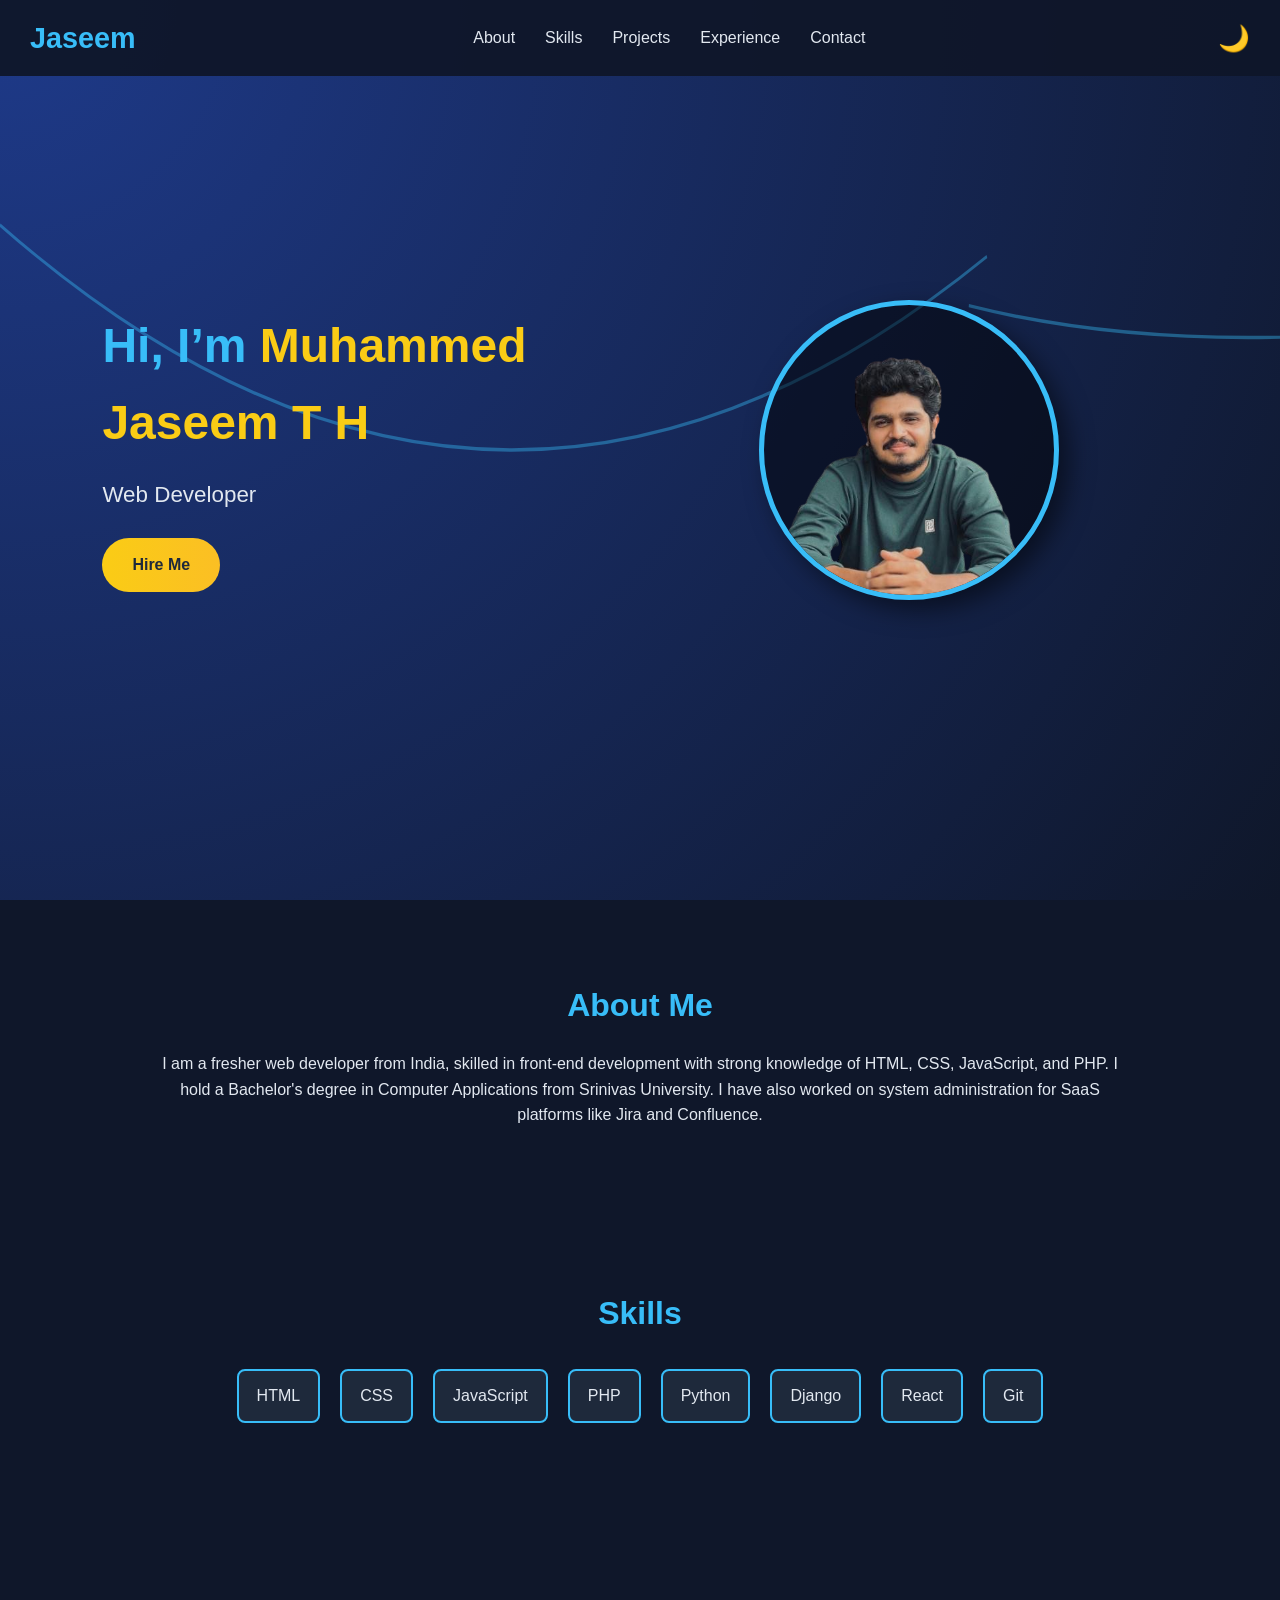
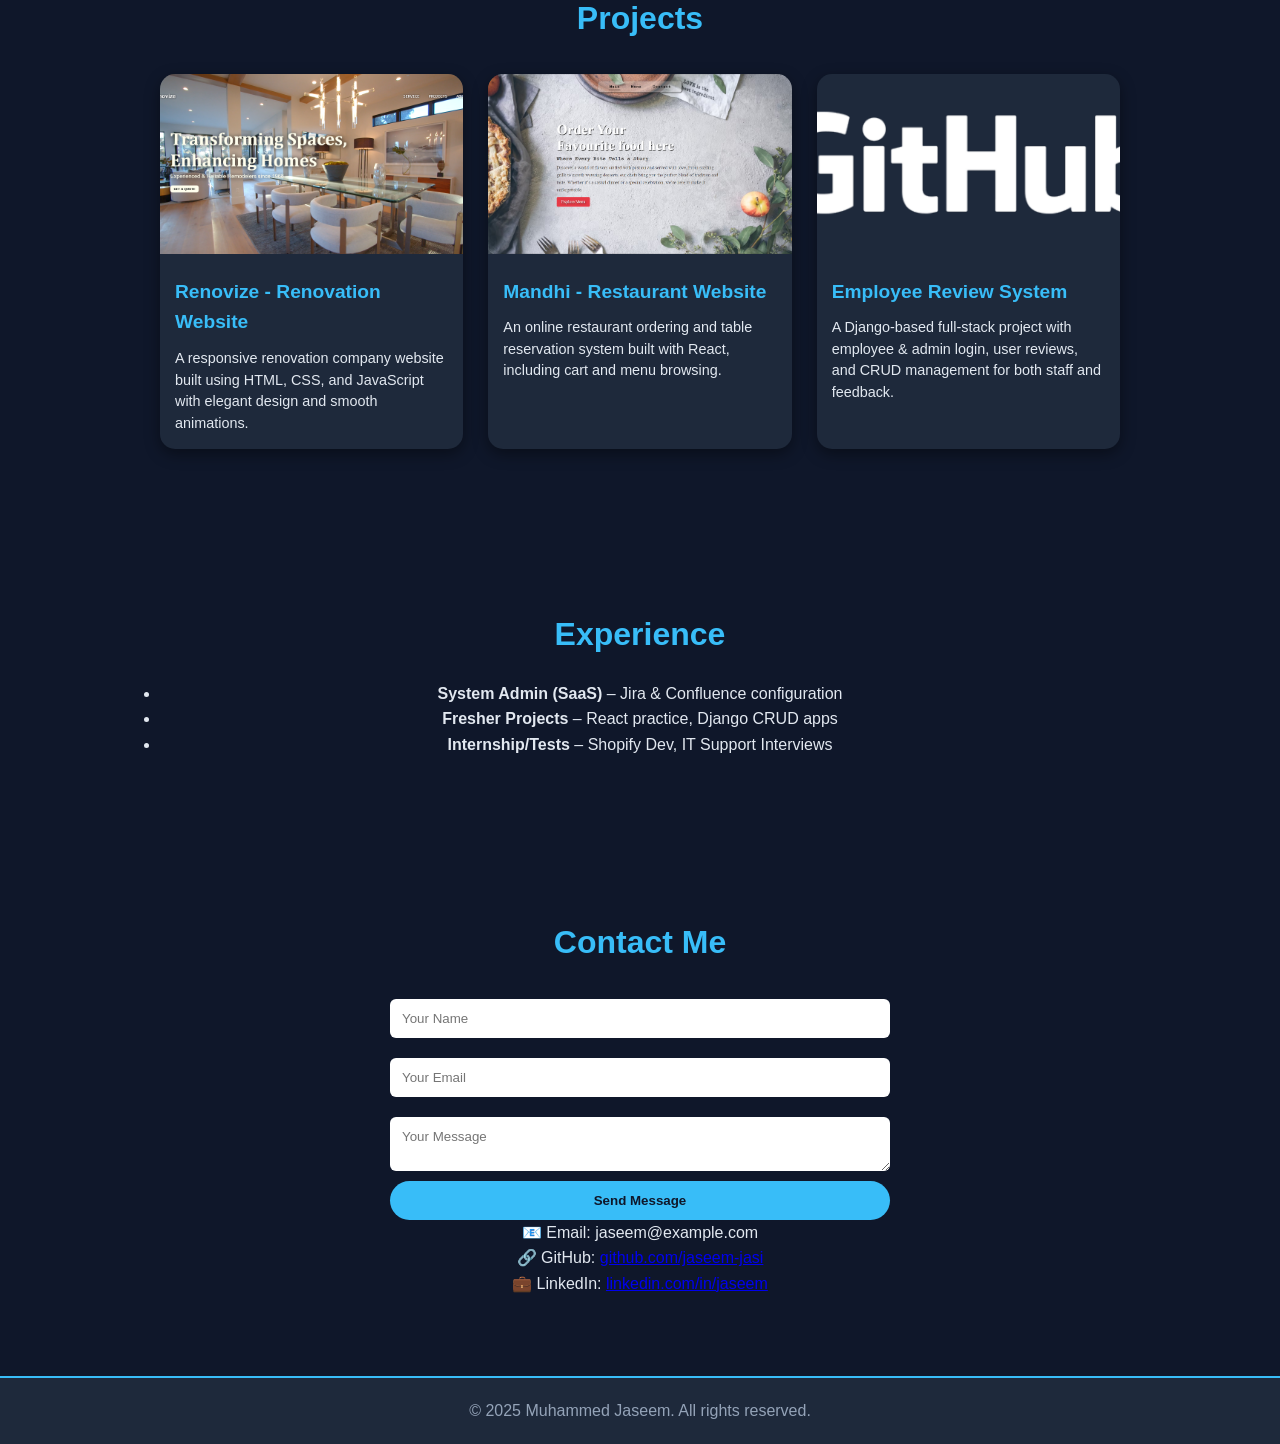
==== index.html @ 30fbdaf6 "first commit" ====
<!DOCTYPE html>
<html lang="en">

<head>
  <meta charset="UTF-8" />
  <meta name="viewport" content="width=device-width, initial-scale=1.0" />
  <title>Muhammed Jaseem | Portfolio</title>
  <link rel="stylesheet" href="style.css" />
</head>

<body class="dark">
  <!-- Header -->
  <header>
    <nav>
      <h1 class="logo">Jaseem</h1>
      <ul class="nav-links" id="navLinks">
        <li><a href="#about">About</a></li>
        <li><a href="#skills">Skills</a></li>
        <li><a href="#projects">Projects</a></li>
        <li><a href="#experience">Experience</a></li>
        <li><a href="#contact">Contact</a></li>
      </ul>

      <!-- Dark/Light Toggle -->
      <div class="theme-toggle" id="themeToggle" title="Toggle Dark/Light Mode">
        🌙
      </div>

      <!-- Mobile Menu Toggle -->
      <div class="menu-toggle" id="menuToggle">☰</div>
    </nav>
  </header>

  <!-- Hero -->
  <div class="hero">
    <div class="hero-content">
      <h2>Hi, I’m <span class="highlight">Muhammed Jaseem T H</span></h2>
      <p class="typing-text"></p>
      <a href="#contact" class="btn">Hire Me</a>
    </div>
    <div class="hero-img">
      <img src="bg-removebg-preview.png" alt="Muhammed Jaseem" />
    </div>

    <svg class="snake-bg" viewBox="0 0 1000 400" preserveAspectRatio="none">
      <path d="M0 100 Q 400 300, 800 100 T 1200 100" />
      <path d="M1500 100 Q 900 200, 600 100 T 0 100" fill="transparent"
        stroke="rgba(56, 189, 248, 0.6)" stroke-width="3">
        <animate attributeName="stroke-dasharray" values="0,2000;2000,0"
          dur="5s" repeatCount="indefinite" />
      </path>
    </svg>
  </div>

  <!-- About -->
  <section id="about" class="about fade-in">
    <h2>About Me</h2>
    <p>
      I am a fresher web developer from India, skilled in front-end development
      with strong knowledge of HTML, CSS, JavaScript, and PHP. I hold a
      Bachelor's degree in Computer Applications from Srinivas University. I
      have also worked on system administration for SaaS platforms like Jira
      and Confluence.
    </p>
  </section>

  <!-- Skills -->
  <section id="skills" class="skills fade-in">
    <h2>Skills</h2>
    <div class="skill-list">
      <span>HTML</span><span>CSS</span><span>JavaScript</span>
      <span>PHP</span><span>Python</span><span>Django</span>
      <span>React</span><span>Git</span>
    </div>
  </section>

  <!-- Projects -->
  <section id="projects" class="projects fade-in">
    <h2>Projects</h2>
    <div class="project-grid">
      <div class="project-card">
        <a href="https://jaseem-jasi.github.io/Renovize-Renovation/" target="_blank">
          <img src="renovize.png" alt="Renovize Project" />
          <div class="project-info">
            <h3>Renovize - Renovation Website</h3>
            <p>A responsive renovation company website built using HTML, CSS, and
              JavaScript with elegant design and smooth animations.</p>
          </div>
        </a>
      </div>
      <div class="project-card">
        <a href="https://restaurant-react-sandy.vercel.app/" target="_blank">
          <img src="mandhi restaurant.png" alt="Mandhi Restaurant Project" />
          <div class="project-info">
            <h3>Mandhi - Restaurant Website</h3>
            <p>An online restaurant ordering and table reservation system built
              with React, including cart and menu browsing.</p>
          </div>
        </a>
      </div>
      <div class="project-card">
        <a href="https://github.com/jaseem-jasi?tab=repositories" target="_blank">
          <img src="GitHub_Logo_White.png" alt="GitHub" />
          <div class="project-info">
            <h3>Employee Review System</h3>
            <p>A Django-based full-stack project with employee & admin login,
              user reviews, and CRUD management for both staff and feedback.</p>
          </div>
        </a>
      </div>
    </div>
  </section>

  <!-- Experience -->
  <section id="experience" class="experience fade-in">
    <h2>Experience</h2>
    <ul>
      <li><strong>System Admin (SaaS)</strong> – Jira & Confluence configuration</li>
      <li><strong>Fresher Projects</strong> – React practice, Django CRUD apps</li>
      <li><strong>Internship/Tests</strong> – Shopify Dev, IT Support Interviews</li>
    </ul>
  </section>

  <!-- Contact -->
  <section id="contact" class="contact fade-in">
    <h2>Contact Me</h2>
    <form id="contactForm">
      <input type="text" placeholder="Your Name" required />
      <input type="email" placeholder="Your Email" required />
      <textarea placeholder="Your Message" required></textarea>
      <button type="submit">Send Message</button>
    </form>

    <div class="socials">
      <p>📧 Email: jaseem@example.com</p>
      <p>🔗 GitHub: <a href="https://github.com/jaseem-jasi" target="_blank">github.com/jaseem-jasi</a></p>
      <p>💼 LinkedIn: <a href="https://www.linkedin.com/in/muhammed-jaseem-t-h-365789223/"
          target="_blank">linkedin.com/in/jaseem</a></p>
    </div>
  </section>

  <footer>
    <p>© 2025 Muhammed Jaseem. All rights reserved.</p>
  </footer>

  <script src="script.js"></script>
</body>
</html>
---- style.css ----
/* --- Base --- */
* {
  margin: 0;
  padding: 0;
  box-sizing: border-box;
  font-family: "Poppins", sans-serif;
  scroll-behavior: smooth;
}
/* === Theme Toggle Button === */
.theme-toggle {
  font-size: 1.6em;
  cursor: pointer;
  margin-left: 15px;
  transition: transform 0.3s;
}
.theme-toggle:hover {
  transform: rotate(20deg);
}

/* === Light Theme Styles === */
body.light {
  background: #f9fafb;
  color: #1e293b;
}
body.light header {
  background: rgba(255, 255, 255, 0.9);
}
body.light .logo {
  color: #2563eb;
}
body.light nav ul li a {
  color: #1e293b;
}
body.light nav ul li a:hover {
  color: #2563eb;
}
body.light .hero {
  background: radial-gradient(circle at top left, #dbeafe, #f9fafb);
}
body.light .highlight {
  color: #2563eb;
}
body.light .btn {
  background: linear-gradient(90deg, #2563eb, #3b82f6);
  color: white;
}
body.light .btn:hover {
  box-shadow: 0 6px 20px rgba(37, 99, 235, 0.5);
}
body.light .skill-list span {
  background: #e2e8f0;
  border: 2px solid #2563eb;
  color: #1e293b;
}
/* body.light .projects {
  background: #e5e7eb;
} */
body.light .project-card {
  background: #ffffff;
}
body.light footer {
  background: #f3f4f6;
  border-top: 2px solid #2563eb;
  color: #334155;
}
body.light .contact button {
  background: #2563eb;
  color: white;
}
body.light .contact button:hover {
  background: #3b82f6;
}

body.light nav ul.show{
  background: #ffffff;
}

body.light .typing-text{
  color: #000;
}

body {
  background: #0f172a;
  color: #e2e8f0;
  line-height: 1.6;
  overflow-x: hidden;
}

/* --- Header --- */
header {
  position: fixed;
  top: 0;
  width: 100%;
  background: rgba(15, 23, 42, 0.95);
  padding: 15px 30px;
  z-index: 1000;
}

nav {
  display: flex;
  justify-content: space-between;
  align-items: center;
}

.logo {
  color: #38bdf8;
  font-size: 1.8em;
  font-weight: bold;
}

nav ul {
  display: flex;
  list-style: none;
}

nav ul li {
  margin: 0 15px;
}

nav ul li a {
  color: #e2e8f0;
  text-decoration: none;
  transition: color 0.3s ease;
}

nav ul li a:hover {
  color: #38bdf8;
}

/* --- Mobile Menu --- */
.menu-toggle {
  display: none;
  font-size: 1.8em;
  color: #38bdf8;
  cursor: pointer;
}

/* --- Hero Section --- */
.hero {
  height: 100vh;
  display: flex;
  align-items: center;
  justify-content: space-between;
  padding: 0 8%;
  background: radial-gradient(circle at top left, #1e3a8a, #0f172a);
  flex-wrap: wrap;
  position: relative;
}

.hero-content {
  flex: 1;
  min-width: 300px;
  color: #fff;
  z-index: 2;
}

.hero h2 {
  font-size: 3rem;
  margin-bottom: 15px;
}

.highlight {
  color: #facc15;
}

.typing-text {
  font-size: 1.4rem;
  margin-top: 5px;
  min-height: 35px;
  color: #e2e8f0;
}

.btn {
  margin-top: 25px;
  padding: 14px 30px;
  background: linear-gradient(90deg, #facc15, #fbbf24);
  color: #1e293b;
  text-decoration: none;
  border-radius: 40px;
  font-weight: bold;
  transition: transform 0.3s, box-shadow 0.3s;
  display: inline-block;
}

.btn:hover {
  transform: translateY(-4px);
  box-shadow: 0 6px 20px rgba(250, 204, 21, 0.6);
}

/* --- Image --- */
.hero-img {
  flex: 1;
  display: flex;
  justify-content: center;
  align-items: center;
  z-index: 2;
}

.hero-img img {
  width: 300px;
  height: 300px;
  border-radius: 50%;
  object-fit: cover;
  border: 5px solid #38bdf8;
  background-color: #0000007d;
  box-shadow: 10px 10px 25px rgba(0, 0, 0, 0.5);
  transition: transform 0.4s ease;
}

.hero-img img:hover {
  transform: scale(1.05);
}

/* --- Responsive Design --- */
@media (max-width: 900px) {
  nav ul {
    display: none;
    flex-direction: column;
    position: absolute;
    background: #1e293b;
    top: 60px;
    right: 30px;
    width: 200px;
    border-radius: 8px;
  }
  nav ul li a{
    color: #3fc4ff;
  }
  

  nav ul.show {
    display: flex;
  }

  .menu-toggle {
    display: block;
  }

  .hero {
    flex-direction: column-reverse;
    padding: 80px 20px;
    text-align: center;
  }

  .hero h2 {
    font-size: 2.3rem;
  }

  .typing-text {
    font-size: 1.2rem;
  }

  .hero-img img {
    width: 220px;
    height: 220px;
  }

  section {
    padding: 60px 15px;
  }

  .skill-list span {
    padding: 10px 14px;
    font-size: 0.9rem;
  }

  .project-info p {
    font-size: 0.85rem;
  }

  footer {
    font-size: 0.85rem;
  }
}

.snake-bg {
  position: absolute;
  top: 0;
  left: 0;
  width: 100%;
  height: 100%;
  z-index: 1;
}

.snake-bg path {
  fill: none;
  stroke: rgba(56, 189, 248, 0.4);
  stroke-width: 1.5;
  stroke-dasharray: 800 500;
  animation: snakePath 6s linear infinite;
}

@keyframes snakePath {
  0% {
    stroke-dashoffset: 0;
  }
  100% {
    stroke-dashoffset: -700;
  }
}

/* --- Sections --- */
section {
  padding: 80px 20px;
  max-width: 1000px;
  margin: auto;
  text-align: center;
}

h2 {
  margin-bottom: 20px;
  font-size: 2em;
  color: #38bdf8;
}

/* --- Skills --- */
.skill-list {
  display: flex;
  flex-wrap: wrap;
  justify-content: center;
}

.skill-list span {
  margin: 10px;
  padding: 12px 18px;
  background: #1e293b;
  border: 2px solid #38bdf8;
  border-radius: 8px;
  transition: 0.3s;
}

.skill-list span:hover {
  background: #38bdf8;
  color: #0f172a;
  transform: scale(1.1);
}

/* --- Projects --- */
/* .projects {
  background: #111827;
} */

.projects h2 {
  font-size: 2rem;
  color: #38bdf8;
  margin-bottom: 30px;
}

.project-grid {
  display: grid;
  grid-template-columns: repeat(auto-fit, minmax(260px, 1fr));
  gap: 25px;
}

.project-card {
  background: #1e293b;
  border-radius: 15px;
  overflow: hidden;
  box-shadow: 0 5px 15px rgba(0, 0, 0, 0.4);
  transition: 0.3s;
}

.project-card:hover {
  transform: translateY(-6px);
  box-shadow: 0 10px 25px rgba(56, 189, 248, 0.4);
}

.project-card img {
  width: 100%;
  height: 180px;
  object-fit: cover;
}

.project-info {
  padding: 15px;
  text-align: left;
}

.project-info h3 {
  margin-bottom: 10px;
  font-size: 1.2rem;
  color: #38bdf8;
}

.project-info p {
  font-size: 0.9rem;
  line-height: 1.5;
}

.project-card a {
  color: inherit;
  text-decoration: none;
  display: block;
}

.project-card a:hover h3 {
  color: #facc15;
}

/* --- Contact --- */
.contact form {
  display: flex;
  flex-direction: column;
  max-width: 500px;
  margin: auto;
}

.contact input,
.contact textarea {
  margin: 10px 0;
  padding: 12px;
  border-radius: 6px;
  border: none;
}

.contact button {
  background: #38bdf8;
  color: #0f172a;
  font-weight: bold;
  border: none;
  padding: 12px;
  border-radius: 30px;
  transition: 0.3s;
}

.contact button:hover {
  background: #facc15;
}

/* --- Footer --- */
footer {
  background: #1e293b;
  color: #94a3b8;
  padding: 20px;
  text-align: center;
  border-top: 2px solid #38bdf8;
}

/* --- Animation --- */
.fade-in {
  opacity: 0;
  transform: translateY(40px);
  transition: all 0.8s ease-out;
}
.fade-in.show {
  opacity: 1;
  transform: translateY(0);
}
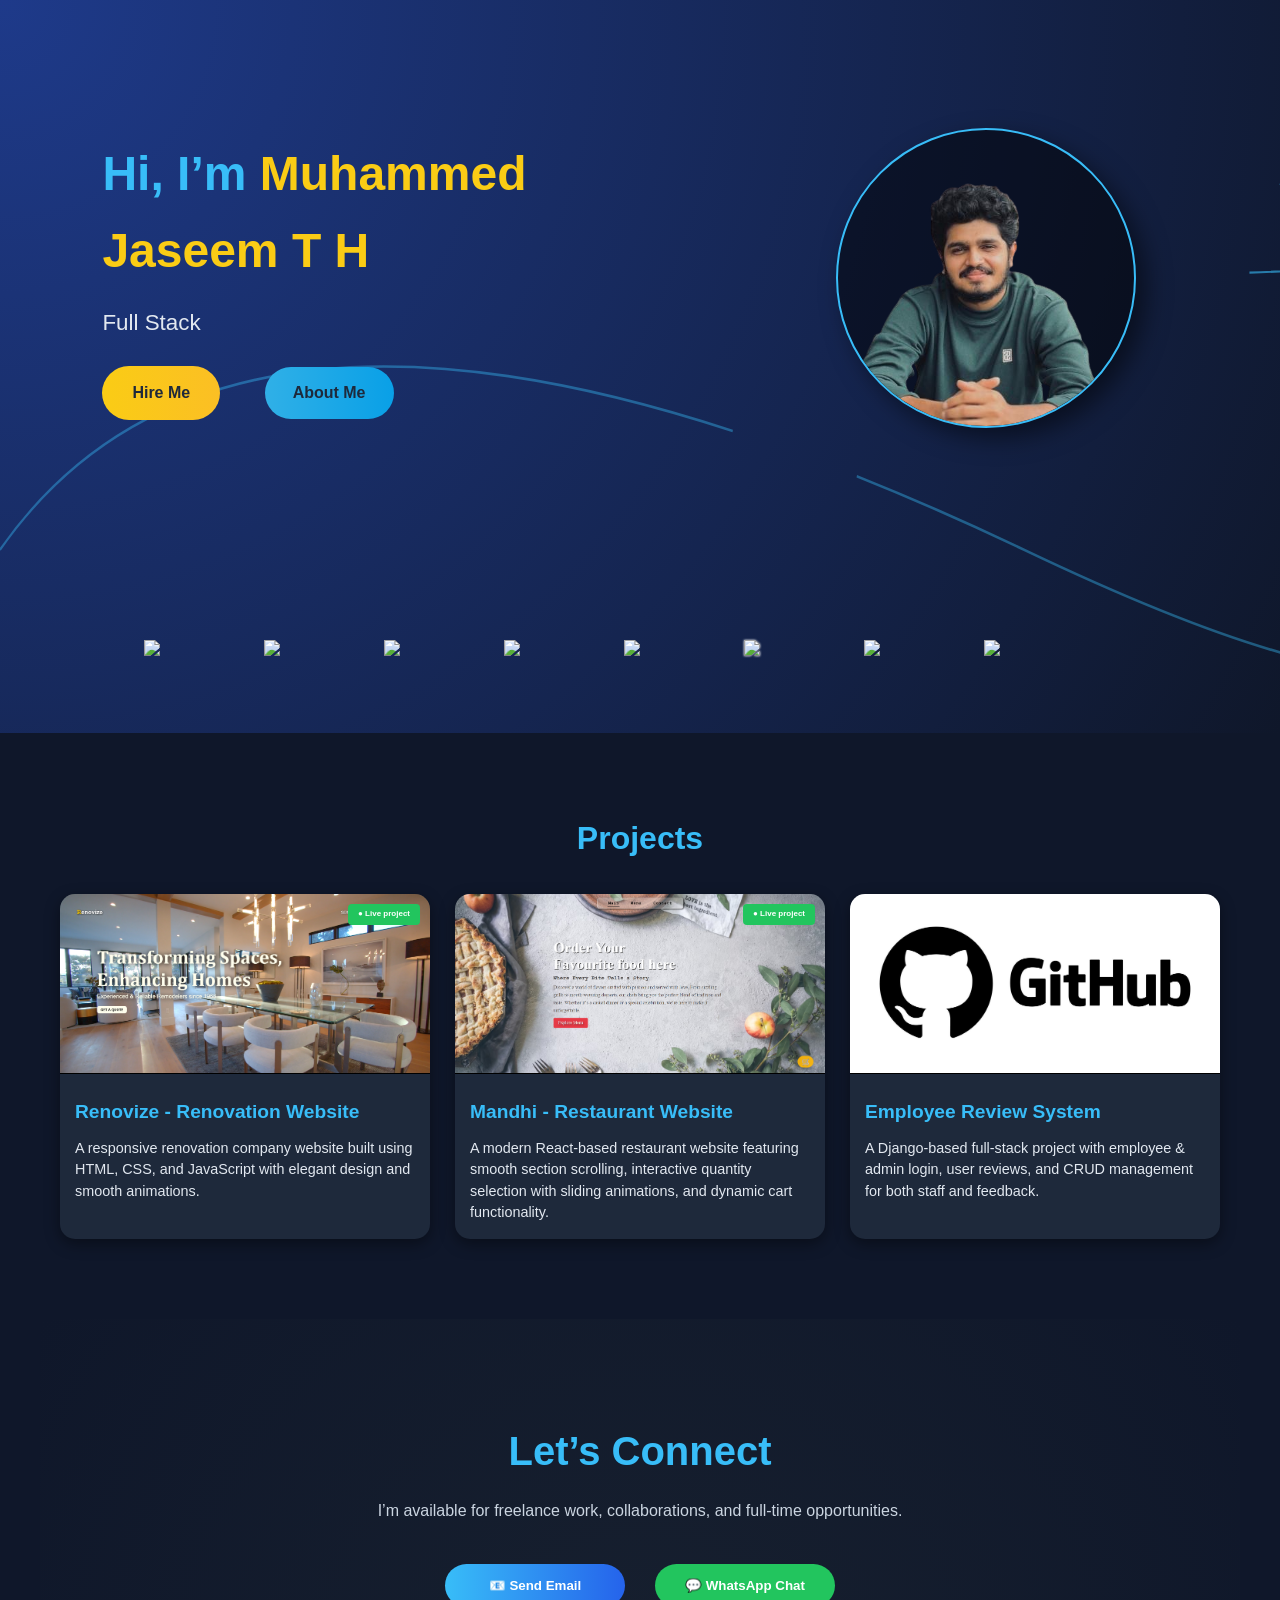
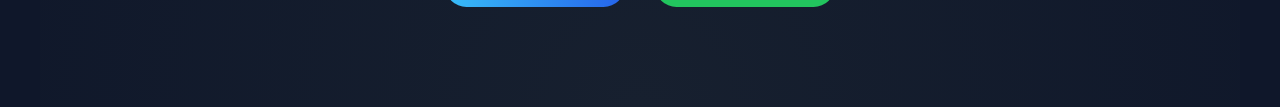
==== commit c7d8a600: "style updates" ====
--- a/index.html
+++ b/index.html
@@ -8,77 +8,71 @@
   <link rel="stylesheet" href="style.css" />
 </head>
 
-<body class="dark">
-  <!-- Header -->
-  <header>
-    <nav>
-      <h1 class="logo">Jaseem</h1>
-      <ul class="nav-links" id="navLinks">
-        <li><a href="#about">About</a></li>
-        <li><a href="#skills">Skills</a></li>
-        <li><a href="#projects">Projects</a></li>
-        <li><a href="#experience">Experience</a></li>
-        <li><a href="#contact">Contact</a></li>
-      </ul>
-
-      <!-- Dark/Light Toggle -->
-      <div class="theme-toggle" id="themeToggle" title="Toggle Dark/Light Mode">
-        🌙
-      </div>
-
-      <!-- Mobile Menu Toggle -->
-      <div class="menu-toggle" id="menuToggle">☰</div>
-    </nav>
-  </header>
-
-  <!-- Hero -->
-  <div class="hero">
-    <div class="hero-content">
+<body>
+  <!-- main -->
+  <div class="main">
+    <div class="main-content">
       <h2>Hi, I’m <span class="highlight">Muhammed Jaseem T H</span></h2>
       <p class="typing-text"></p>
       <a href="#contact" class="btn">Hire Me</a>
+      <a href="aboutme.html" class="about-btn">About Me</a>
     </div>
-    <div class="hero-img">
+
+    <div class="main-img">
       <img src="bg-removebg-preview.png" alt="Muhammed Jaseem" />
     </div>
 
     <svg class="snake-bg" viewBox="0 0 1000 400" preserveAspectRatio="none">
-      <path d="M0 100 Q 400 300, 800 100 T 1200 100" />
-      <path d="M1500 100 Q 900 200, 600 100 T 0 100" fill="transparent"
-        stroke="rgba(56, 189, 248, 0.6)" stroke-width="3">
-        <animate attributeName="stroke-dasharray" values="0,2000;2000,0"
-          dur="5s" repeatCount="indefinite" />
+      <path d="M1500 100 Q 900 200, 200 100 T 0 100" fill="transparent" stroke="rgba(56, 189, 248, 0.6)"
+        stroke-width="1.2">
+        <animate attributeName="stroke-dasharray" values="0,2000;2000,0" dur="5s" repeatCount="indefinite" />
       </path>
+      <path class="second" d="M0 300 Q 200 100, 800 300 T 1000 100" />
     </svg>
+
+    <div class="main-icons">
+
+      <div class="tech-item" id="html">
+        <img src="https://cdn.jsdelivr.net/gh/devicons/devicon@latest/icons/html5/html5-original-wordmark.svg" />
+      </div>
+
+      <div class="tech-item" id="css">
+        <img src="https://cdn.jsdelivr.net/gh/devicons/devicon@latest/icons/css3/css3-original-wordmark.svg" />
+      </div>
+
+      <div class="tech-item" id="javascript">
+        <img src="https://cdn.jsdelivr.net/gh/devicons/devicon@latest/icons/javascript/javascript-original.svg" />
+      </div>
+
+      <div class="tech-item" id="react">
+        <img src="https://cdn.jsdelivr.net/gh/devicons/devicon@latest/icons/react/react-original-wordmark.svg" />
+      </div>
+
+      <div class="tech-item" id="python">
+        <img src="https://cdn.jsdelivr.net/gh/devicons/devicon@latest/icons/python/python-original-wordmark.svg" />
+      </div>
+
+      <div class="tech-item" id="django">
+        <img src="https://cdn.jsdelivr.net/gh/devicons/devicon@latest/icons/django/django-plain-wordmark.svg" />
+      </div>
+
+      <div class="tech-item" id="php">
+        <img src="https://cdn.jsdelivr.net/gh/devicons/devicon@latest/icons/php/php-original.svg" />
+      </div>
+
+      <div class="tech-item" id="mysql">
+        <img src="https://cdn.jsdelivr.net/gh/devicons/devicon@latest/icons/mysql/mysql-original-wordmark.svg" />
+      </div>
+    </div>
+
   </div>
-
-  <!-- About -->
-  <section id="about" class="about fade-in">
-    <h2>About Me</h2>
-    <p>
-      I am a fresher web developer from India, skilled in front-end development
-      with strong knowledge of HTML, CSS, JavaScript, and PHP. I hold a
-      Bachelor's degree in Computer Applications from Srinivas University. I
-      have also worked on system administration for SaaS platforms like Jira
-      and Confluence.
-    </p>
-  </section>
-
-  <!-- Skills -->
-  <section id="skills" class="skills fade-in">
-    <h2>Skills</h2>
-    <div class="skill-list">
-      <span>HTML</span><span>CSS</span><span>JavaScript</span>
-      <span>PHP</span><span>Python</span><span>Django</span>
-      <span>React</span><span>Git</span>
-    </div>
-  </section>
 
   <!-- Projects -->
   <section id="projects" class="projects fade-in">
     <h2>Projects</h2>
     <div class="project-grid">
       <div class="project-card">
+        <div class="live-badge">● Live project</div>
         <a href="https://jaseem-jasi.github.io/Renovize-Renovation/" target="_blank">
           <img src="renovize.png" alt="Renovize Project" />
           <div class="project-info">
@@ -89,18 +83,21 @@
         </a>
       </div>
       <div class="project-card">
+        <div class="live-badge">● Live project</div>
         <a href="https://restaurant-react-sandy.vercel.app/" target="_blank">
           <img src="mandhi restaurant.png" alt="Mandhi Restaurant Project" />
           <div class="project-info">
             <h3>Mandhi - Restaurant Website</h3>
-            <p>An online restaurant ordering and table reservation system built
-              with React, including cart and menu browsing.</p>
+            <p>
+              A modern React-based restaurant website featuring smooth section scrolling,
+              interactive quantity selection with sliding animations, and dynamic cart functionality.
+            </p>
           </div>
         </a>
       </div>
       <div class="project-card">
         <a href="https://github.com/jaseem-jasi?tab=repositories" target="_blank">
-          <img src="GitHub_Logo_White.png" alt="GitHub" />
+          <img src="GitHub Logo.jpg" alt="GitHub" />
           <div class="project-info">
             <h3>Employee Review System</h3>
             <p>A Django-based full-stack project with employee & admin login,
@@ -111,38 +108,34 @@
     </div>
   </section>
 
-  <!-- Experience -->
-  <section id="experience" class="experience fade-in">
-    <h2>Experience</h2>
-    <ul>
-      <li><strong>System Admin (SaaS)</strong> – Jira & Confluence configuration</li>
-      <li><strong>Fresher Projects</strong> – React practice, Django CRUD apps</li>
-      <li><strong>Internship/Tests</strong> – Shopify Dev, IT Support Interviews</li>
-    </ul>
-  </section>
 
   <!-- Contact -->
-  <section id="contact" class="contact fade-in">
-    <h2>Contact Me</h2>
-    <form id="contactForm">
-      <input type="text" placeholder="Your Name" required />
-      <input type="email" placeholder="Your Email" required />
-      <textarea placeholder="Your Message" required></textarea>
-      <button type="submit">Send Message</button>
-    </form>
+  <section id="contact" class="contact-section fade-in">
 
-    <div class="socials">
-      <p>📧 Email: jaseem@example.com</p>
-      <p>🔗 GitHub: <a href="https://github.com/jaseem-jasi" target="_blank">github.com/jaseem-jasi</a></p>
-      <p>💼 LinkedIn: <a href="https://www.linkedin.com/in/muhammed-jaseem-t-h-365789223/"
-          target="_blank">linkedin.com/in/jaseem</a></p>
+    <div class="contact-box">
+
+      <h2>Let’s Connect</h2>
+      <p>I’m available for freelance work, collaborations, and full-time opportunities.</p>
+
+      <div class="contact-buttons">
+
+        <!-- Email Button -->
+        <button id="emailBtn" class="contact-btn email-btn">
+          📧 Send Email
+        </button>
+
+        <!-- WhatsApp Button -->
+        <button onclick="window.open('https://wa.me/971524896895?text=Hi%20Muhammed%20Jaseem,%0A%0AI%20visited%20your%20portfolio%20and%20would%20like%20to%20discuss%20a%20project%20with%20you.%0A%0ALooking%20forward%20to%20your%20response.', '_blank')" class="contact-btn whatsapp-btn">
+          💬 WhatsApp Chat
+        </button>
+
+      </div>
+
     </div>
+
   </section>
-
-  <footer>
-    <p>© 2025 Muhammed Jaseem. All rights reserved.</p>
-  </footer>
 
   <script src="script.js"></script>
 </body>
-</html>
+
+</html>
--- a/style.css
+++ b/style.css
@@ -6,78 +6,6 @@
   font-family: "Poppins", sans-serif;
   scroll-behavior: smooth;
 }
-/* === Theme Toggle Button === */
-.theme-toggle {
-  font-size: 1.6em;
-  cursor: pointer;
-  margin-left: 15px;
-  transition: transform 0.3s;
-}
-.theme-toggle:hover {
-  transform: rotate(20deg);
-}
-
-/* === Light Theme Styles === */
-body.light {
-  background: #f9fafb;
-  color: #1e293b;
-}
-body.light header {
-  background: rgba(255, 255, 255, 0.9);
-}
-body.light .logo {
-  color: #2563eb;
-}
-body.light nav ul li a {
-  color: #1e293b;
-}
-body.light nav ul li a:hover {
-  color: #2563eb;
-}
-body.light .hero {
-  background: radial-gradient(circle at top left, #dbeafe, #f9fafb);
-}
-body.light .highlight {
-  color: #2563eb;
-}
-body.light .btn {
-  background: linear-gradient(90deg, #2563eb, #3b82f6);
-  color: white;
-}
-body.light .btn:hover {
-  box-shadow: 0 6px 20px rgba(37, 99, 235, 0.5);
-}
-body.light .skill-list span {
-  background: #e2e8f0;
-  border: 2px solid #2563eb;
-  color: #1e293b;
-}
-/* body.light .projects {
-  background: #e5e7eb;
-} */
-body.light .project-card {
-  background: #ffffff;
-}
-body.light footer {
-  background: #f3f4f6;
-  border-top: 2px solid #2563eb;
-  color: #334155;
-}
-body.light .contact button {
-  background: #2563eb;
-  color: white;
-}
-body.light .contact button:hover {
-  background: #3b82f6;
-}
-
-body.light nav ul.show{
-  background: #ffffff;
-}
-
-body.light .typing-text{
-  color: #000;
-}
 
 body {
   background: #0f172a;
@@ -86,75 +14,28 @@
   overflow-x: hidden;
 }
 
-/* --- Header --- */
-header {
-  position: fixed;
-  top: 0;
-  width: 100%;
-  background: rgba(15, 23, 42, 0.95);
-  padding: 15px 30px;
-  z-index: 1000;
-}
-
-nav {
-  display: flex;
-  justify-content: space-between;
-  align-items: center;
-}
-
-.logo {
-  color: #38bdf8;
-  font-size: 1.8em;
-  font-weight: bold;
-}
-
-nav ul {
-  display: flex;
-  list-style: none;
-}
-
-nav ul li {
-  margin: 0 15px;
-}
-
-nav ul li a {
-  color: #e2e8f0;
-  text-decoration: none;
-  transition: color 0.3s ease;
-}
-
-nav ul li a:hover {
-  color: #38bdf8;
-}
-
-/* --- Mobile Menu --- */
-.menu-toggle {
-  display: none;
-  font-size: 1.8em;
-  color: #38bdf8;
-  cursor: pointer;
-}
-
-/* --- Hero Section --- */
-.hero {
-  height: 100vh;
+
+
+/* --- main Section --- */
+.main {
+  min-height: 70vh;
   display: flex;
   align-items: center;
   justify-content: space-between;
-  padding: 0 8%;
+  padding: 10% 0% 0% 8%;
   background: radial-gradient(circle at top left, #1e3a8a, #0f172a);
   flex-wrap: wrap;
   position: relative;
 }
 
-.hero-content {
+.main-content {
   flex: 1;
   min-width: 300px;
   color: #fff;
   z-index: 2;
 }
 
-.hero h2 {
+.main h2 {
   font-size: 3rem;
   margin-bottom: 15px;
 }
@@ -181,14 +62,30 @@
   transition: transform 0.3s, box-shadow 0.3s;
   display: inline-block;
 }
-
 .btn:hover {
   transform: translateY(-4px);
   box-shadow: 0 6px 20px rgba(250, 204, 21, 0.6);
 }
 
+.about-btn{
+  margin-left: 40px;
+  padding: 13px 28px;
+  background: linear-gradient(90deg, #30b0e7, #09a0e7);
+  color: #1e293b;
+  text-decoration: none;
+  border-radius: 40px;
+  font-weight: bold;
+  transition: transform 0.3s, box-shadow 0.3s;
+  display: inline-block;
+}
+.about-btn:hover {
+  transform: translateY(-4px);
+  box-shadow: 0 6px 20px #4a89a4;
+}
+
+
 /* --- Image --- */
-.hero-img {
+.main-img {
   flex: 1;
   display: flex;
   justify-content: center;
@@ -196,82 +93,21 @@
   z-index: 2;
 }
 
-.hero-img img {
+.main-img img {
   width: 300px;
   height: 300px;
   border-radius: 50%;
   object-fit: cover;
-  border: 5px solid #38bdf8;
+  border: 2.5px solid #38bdf8;
   background-color: #0000007d;
   box-shadow: 10px 10px 25px rgba(0, 0, 0, 0.5);
   transition: transform 0.4s ease;
 }
 
-.hero-img img:hover {
+.main-img img:hover {
   transform: scale(1.05);
 }
 
-/* --- Responsive Design --- */
-@media (max-width: 900px) {
-  nav ul {
-    display: none;
-    flex-direction: column;
-    position: absolute;
-    background: #1e293b;
-    top: 60px;
-    right: 30px;
-    width: 200px;
-    border-radius: 8px;
-  }
-  nav ul li a{
-    color: #3fc4ff;
-  }
-  
-
-  nav ul.show {
-    display: flex;
-  }
-
-  .menu-toggle {
-    display: block;
-  }
-
-  .hero {
-    flex-direction: column-reverse;
-    padding: 80px 20px;
-    text-align: center;
-  }
-
-  .hero h2 {
-    font-size: 2.3rem;
-  }
-
-  .typing-text {
-    font-size: 1.2rem;
-  }
-
-  .hero-img img {
-    width: 220px;
-    height: 220px;
-  }
-
-  section {
-    padding: 60px 15px;
-  }
-
-  .skill-list span {
-    padding: 10px 14px;
-    font-size: 0.9rem;
-  }
-
-  .project-info p {
-    font-size: 0.85rem;
-  }
-
-  footer {
-    font-size: 0.85rem;
-  }
-}
 
 .snake-bg {
   position: absolute;
@@ -282,11 +118,11 @@
   z-index: 1;
 }
 
-.snake-bg path {
+.snake-bg path.second {
   fill: none;
   stroke: rgba(56, 189, 248, 0.4);
   stroke-width: 1.5;
-  stroke-dasharray: 800 500;
+  stroke-dasharray: 600 100;
   animation: snakePath 6s linear infinite;
 }
 
@@ -294,15 +130,54 @@
   0% {
     stroke-dashoffset: 0;
   }
+
   100% {
     stroke-dashoffset: -700;
   }
 }
+
+/* --- icons --- */
+.main-icons {
+  display: flex;
+  justify-content: center;
+  padding-top: 20vh;
+  padding-bottom: 5vh;
+  flex-wrap: wrap;;
+  z-index: 2;
+  gap: 20px;
+}
+
+.tech-item {
+  width: 100px;
+  height: 80px;
+  display: flex;
+  justify-content: center;
+  align-items: center;
+  
+}
+
+.tech-item img {
+  max-width: 60%;
+  max-height: 60%;
+  object-fit: contain;
+  transition: transform 0.3s ease;
+  
+}
+
+.tech-item img:hover {
+  cursor: pointer;
+  transform: scale(1.08);
+}
+
+#django img{
+  filter: drop-shadow(0.1px 0.1px 1px rgb(255, 255, 255));
+}
+
 
 /* --- Sections --- */
 section {
   padding: 80px 20px;
-  max-width: 1000px;
+  max-width: 1200px;
   margin: auto;
   text-align: center;
 }
@@ -313,32 +188,6 @@
   color: #38bdf8;
 }
 
-/* --- Skills --- */
-.skill-list {
-  display: flex;
-  flex-wrap: wrap;
-  justify-content: center;
-}
-
-.skill-list span {
-  margin: 10px;
-  padding: 12px 18px;
-  background: #1e293b;
-  border: 2px solid #38bdf8;
-  border-radius: 8px;
-  transition: 0.3s;
-}
-
-.skill-list span:hover {
-  background: #38bdf8;
-  color: #0f172a;
-  transform: scale(1.1);
-}
-
-/* --- Projects --- */
-/* .projects {
-  background: #111827;
-} */
 
 .projects h2 {
   font-size: 2rem;
@@ -353,6 +202,7 @@
 }
 
 .project-card {
+  position: relative;
   background: #1e293b;
   border-radius: 15px;
   overflow: hidden;
@@ -369,6 +219,7 @@
   width: 100%;
   height: 180px;
   object-fit: cover;
+  border-bottom: #000 1px solid;
 }
 
 .project-info {
@@ -397,43 +248,93 @@
   color: #facc15;
 }
 
+.live-badge {
+  position: absolute;
+  top: 10px;
+  right: 10px;
+  background: #22c55e;
+  color: white;
+  padding: 4px 10px;
+  font-size: 8px;
+  border-radius: 4px;
+  font-weight: 600;
+  animation: liveBlink 1s infinite ease-in-out;
+}
+
+/* Subtle glowing animation */
+@keyframes liveBlink {
+  0% {
+    opacity: 1;
+  }
+  50% {
+    
+    opacity: 0.6;
+  }
+  100% {
+    opacity: 1;
+  }
+}
+
 /* --- Contact --- */
-.contact form {
+
+.contact-section {
+  padding: 100px 20px;
+  text-align: center;
+  background: radial-gradient(circle at bottom, #17202f, #0f172a);
+}
+
+.contact-box h2 {
+  font-size: 2.5rem;
+  color: #38bdf8;
+  margin-bottom: 15px;
+}
+
+.contact-box p {
+  color: #cbd5e1;
+  margin-bottom: 40px;
+}
+
+.contact-buttons {
   display: flex;
-  flex-direction: column;
-  max-width: 500px;
-  margin: auto;
-}
-
-.contact input,
-.contact textarea {
-  margin: 10px 0;
-  padding: 12px;
-  border-radius: 6px;
+  justify-content: center;
+  gap: 30px;
+  flex-wrap: wrap;
+}
+
+.contact-btn {
+  padding: 14px 28px;
+  border-radius: 40px;
+  font-weight: 600;
+  text-decoration: none;
+  transition: 0.3s;
+  display: inline-block;
+  min-width: 180px;
+}
+
+/* Email Button */
+.email-btn {
+  background: linear-gradient(90deg, #38bdf8, #2563eb);
+  color: white;
+}
+
+.email-btn:hover {
+  transform: translateY(-4px);
+  box-shadow: 0 10px 25px rgba(56, 189, 248, 0.4);
+}
+
+/* WhatsApp Button */
+.whatsapp-btn {
+  background: #22c55e;
+  color: white;
+}
+
+.whatsapp-btn:hover {
+  transform: translateY(-4px);
+  box-shadow: 0 10px 25px rgba(34, 197, 94, 0.4);
+}
+button.contact-btn {
   border: none;
-}
-
-.contact button {
-  background: #38bdf8;
-  color: #0f172a;
-  font-weight: bold;
-  border: none;
-  padding: 12px;
-  border-radius: 30px;
-  transition: 0.3s;
-}
-
-.contact button:hover {
-  background: #facc15;
-}
-
-/* --- Footer --- */
-footer {
-  background: #1e293b;
-  color: #94a3b8;
-  padding: 20px;
-  text-align: center;
-  border-top: 2px solid #38bdf8;
+  cursor: pointer;
 }
 
 /* --- Animation --- */
@@ -442,7 +343,65 @@
   transform: translateY(40px);
   transition: all 0.8s ease-out;
 }
+
 .fade-in.show {
   opacity: 1;
   transform: translateY(0);
 }
+
+
+/* --- Responsive Design --- */
+@media (max-width: 900px) {
+  .main {
+    padding: 50px 20px;
+    text-align: center;
+  }
+
+  .main h2 {
+    font-size: 2.3rem;
+  }
+
+  .typing-text {
+    font-size: 1.2rem;
+  }
+  .main-content a{
+    margin-top: 22px;
+    padding: 8px 23px;
+    box-shadow: 4px 3px 8px rgba(0, 0, 0, 0.647);
+  }
+  .main-img{
+    margin: 40px 0;
+  }
+
+  .main-img img {
+    width: 220px;
+    height: 220px;
+  }
+
+  section {
+    padding: 60px 15px;
+  }
+
+  .project-info p {
+    font-size: 0.85rem;
+  }
+
+  footer {
+    font-size: 0.85rem;
+  }
+
+  .snake-bg path {
+    stroke-dasharray: 100 50;
+  }
+  .main-icons{
+    padding-top: 0px;
+    padding-bottom: 0px;
+  }
+  .contact-buttons {
+    flex-direction: column;
+  }
+
+  .contact-info h2 {
+    font-size: 2rem;
+  }
+}
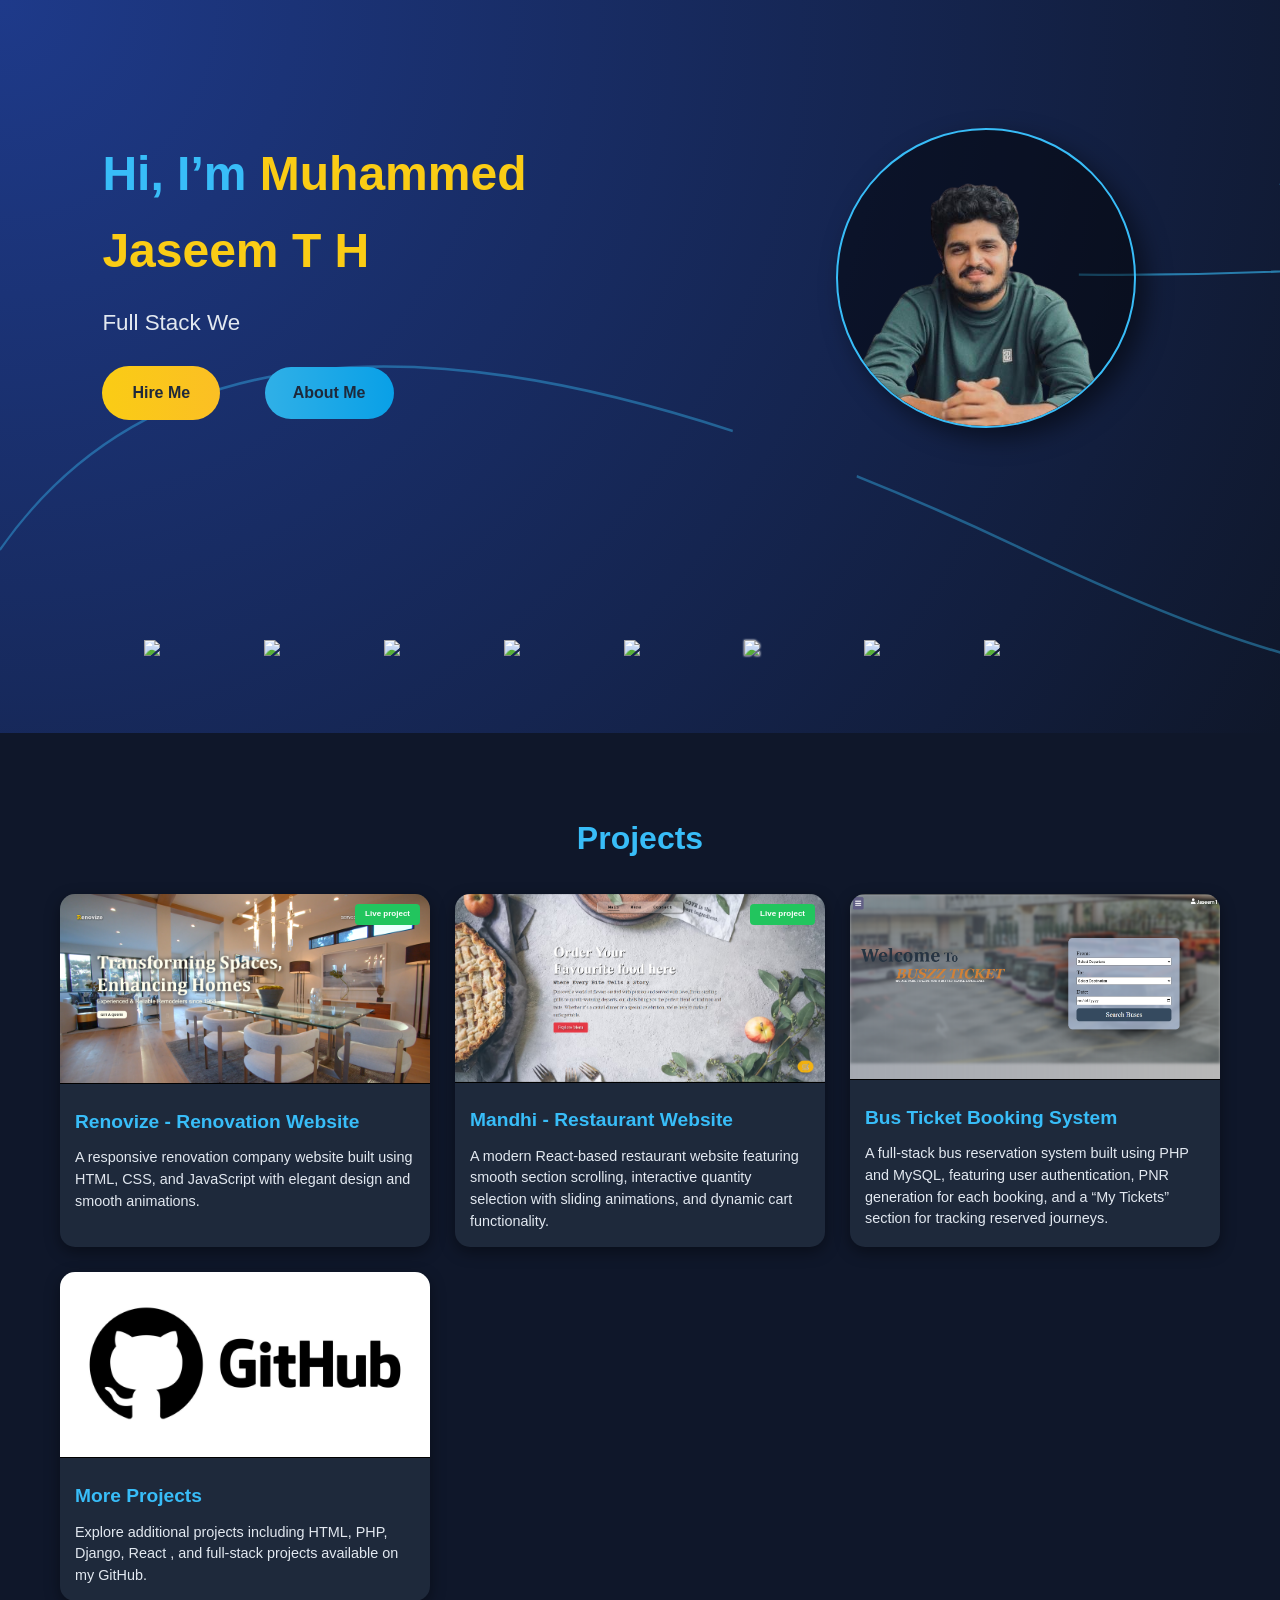
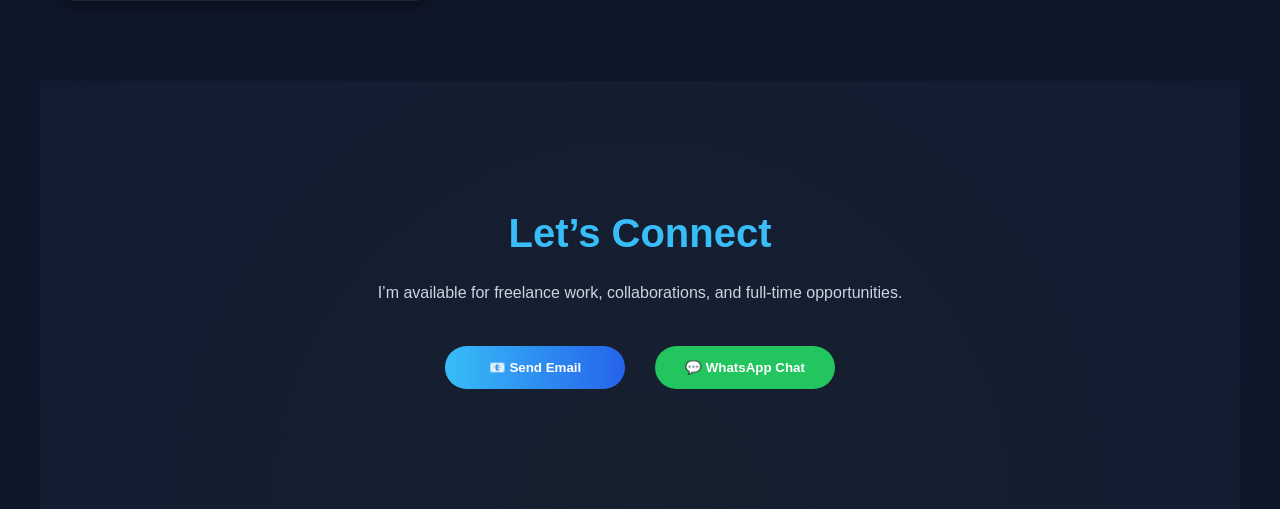
==== commit d52d0db7: "style update" ====
--- a/index.html
+++ b/index.html
@@ -72,7 +72,7 @@
     <h2>Projects</h2>
     <div class="project-grid">
       <div class="project-card">
-        <div class="live-badge">● Live project</div>
+        <div class="live-badge">Live project</div>
         <a href="https://jaseem-jasi.github.io/Renovize-Renovation/" target="_blank">
           <img src="renovize.png" alt="Renovize Project" />
           <div class="project-info">
@@ -83,7 +83,7 @@
         </a>
       </div>
       <div class="project-card">
-        <div class="live-badge">● Live project</div>
+        <div class="live-badge">Live project</div>
         <a href="https://restaurant-react-sandy.vercel.app/" target="_blank">
           <img src="mandhi restaurant.png" alt="Mandhi Restaurant Project" />
           <div class="project-info">
@@ -96,12 +96,27 @@
         </a>
       </div>
       <div class="project-card">
+        <a href="https://github.com/jaseem-jasi/Bus-Ticket-Booking-System" target="_blank">
+          <img src="buszz ticket.png" alt="Bus Ticket Booking System" />
+          <div class="project-info">
+            <h3>Bus Ticket Booking System</h3>
+            <p>
+              A full-stack bus reservation system built using PHP and MySQL,
+              featuring user authentication, PNR generation for each booking,
+              and a “My Tickets” section for tracking reserved journeys.
+            </p>
+          </div>
+        </a>
+      </div>
+      <div class="project-card">
         <a href="https://github.com/jaseem-jasi?tab=repositories" target="_blank">
           <img src="GitHub Logo.jpg" alt="GitHub" />
           <div class="project-info">
-            <h3>Employee Review System</h3>
-            <p>A Django-based full-stack project with employee & admin login,
-              user reviews, and CRUD management for both staff and feedback.</p>
+            <h3>More Projects</h3>
+            <p>
+              Explore additional projects including HTML, PHP, Django, React , and full-stack projects available on my
+              GitHub.
+            </p>
           </div>
         </a>
       </div>
@@ -111,30 +126,23 @@
 
   <!-- Contact -->
   <section id="contact" class="contact-section fade-in">
-
     <div class="contact-box">
-
       <h2>Let’s Connect</h2>
       <p>I’m available for freelance work, collaborations, and full-time opportunities.</p>
-
       <div class="contact-buttons">
-
         <!-- Email Button -->
         <button id="emailBtn" class="contact-btn email-btn">
           📧 Send Email
         </button>
-
         <!-- WhatsApp Button -->
-        <button onclick="window.open('https://wa.me/971524896895?text=Hi%20Muhammed%20Jaseem,%0A%0AI%20visited%20your%20portfolio%20and%20would%20like%20to%20discuss%20a%20project%20with%20you.%0A%0ALooking%20forward%20to%20your%20response.', '_blank')" class="contact-btn whatsapp-btn">
+        <button
+          onclick="window.open('https://wa.me/971524896895?text=Hi%20Muhammed%20Jaseem,%0A%0AI%20visited%20your%20portfolio%20and%20would%20like%20to%20discuss%20a%20project%20with%20you.%0A%0ALooking%20forward%20to%20your%20response.', '_blank')"
+          class="contact-btn whatsapp-btn">
           💬 WhatsApp Chat
         </button>
-
       </div>
-
     </div>
-
   </section>
-
   <script src="script.js"></script>
 </body>
 
--- a/style.css
+++ b/style.css
@@ -197,7 +197,7 @@
 
 .project-grid {
   display: grid;
-  grid-template-columns: repeat(auto-fit, minmax(260px, 1fr));
+  grid-template-columns: repeat(3, 1fr);
   gap: 25px;
 }
 
@@ -217,7 +217,7 @@
 
 .project-card img {
   width: 100%;
-  height: 180px;
+  height: auto;
   object-fit: cover;
   border-bottom: #000 1px solid;
 }
@@ -278,9 +278,9 @@
 /* --- Contact --- */
 
 .contact-section {
-  padding: 100px 20px;
+  padding: 120px 20px;
   text-align: center;
-  background: radial-gradient(circle at bottom, #17202f, #0f172a);
+  background: radial-gradient(circle at bottom, #17202e, #111c33);
 }
 
 .contact-box h2 {
@@ -382,6 +382,10 @@
     padding: 60px 15px;
   }
 
+  .project-grid {
+    grid-template-columns: 1fr;
+  }
+
   .project-info p {
     font-size: 0.85rem;
   }
